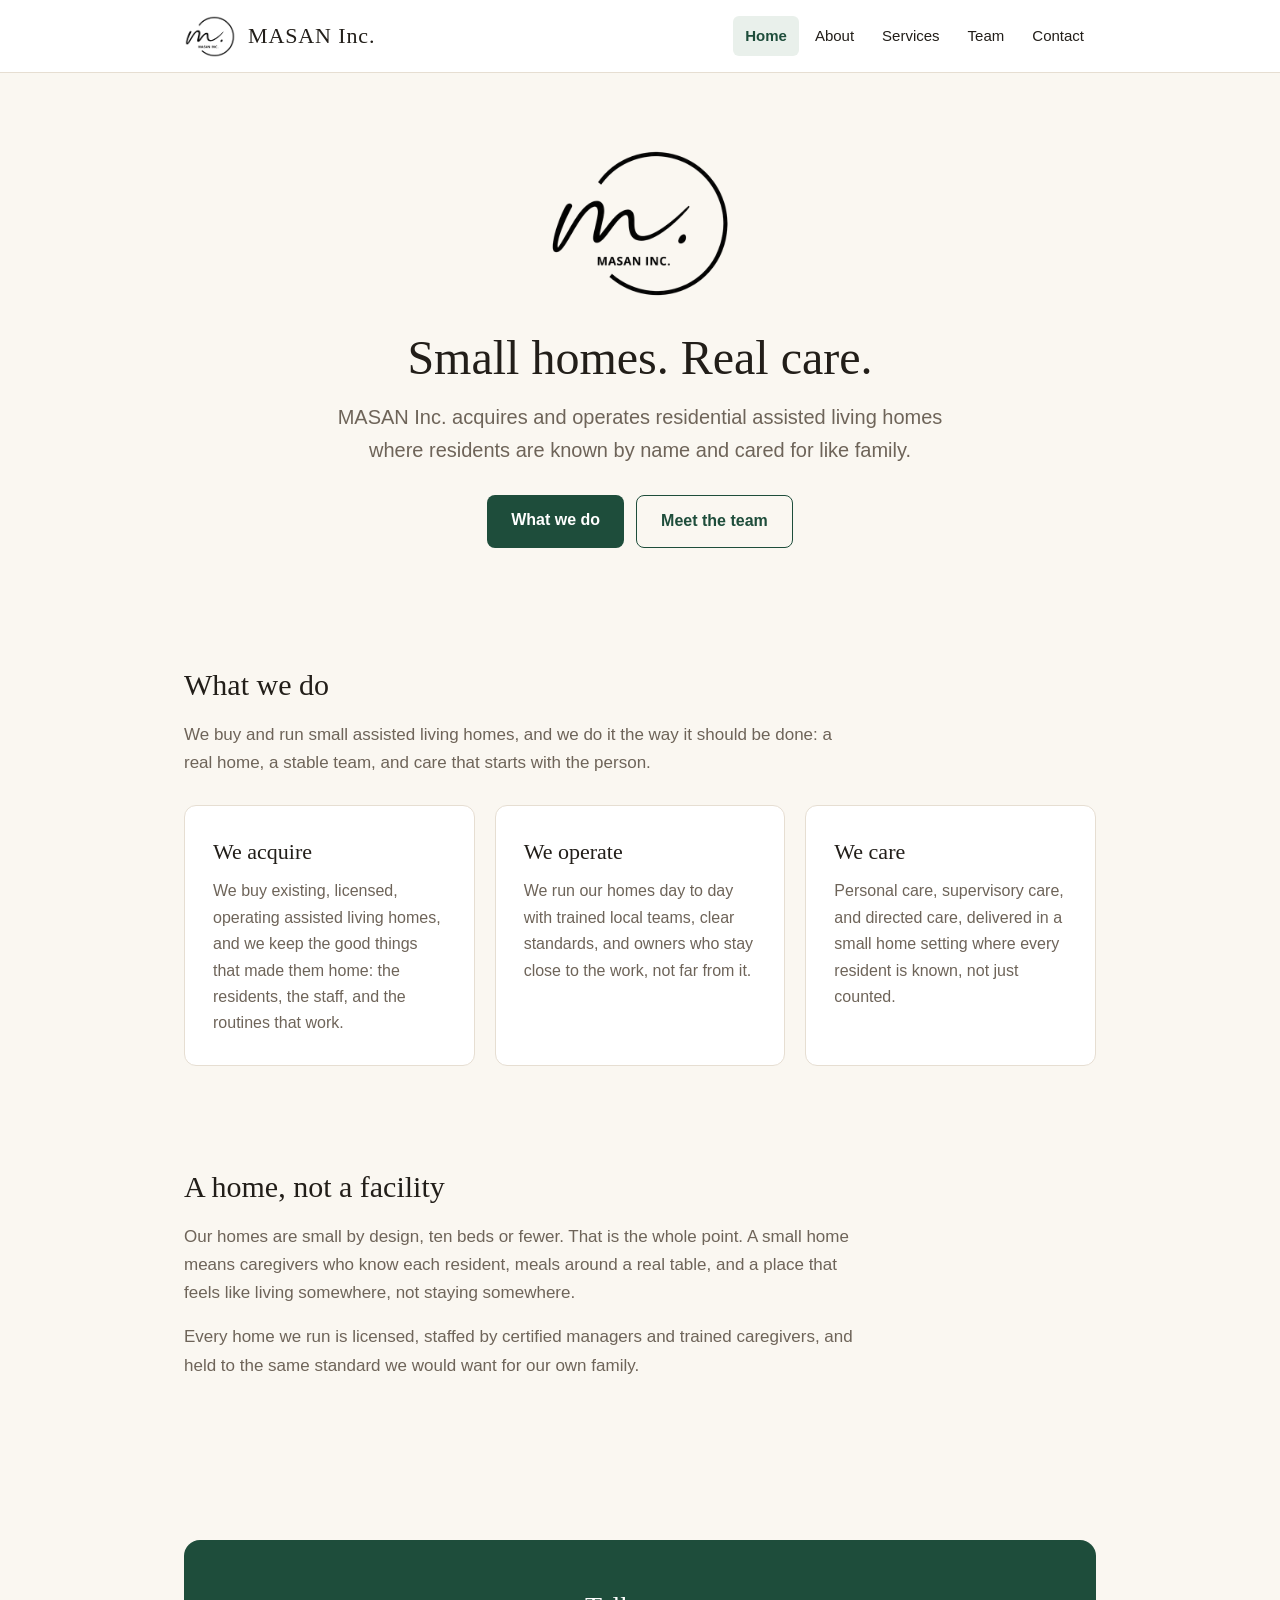
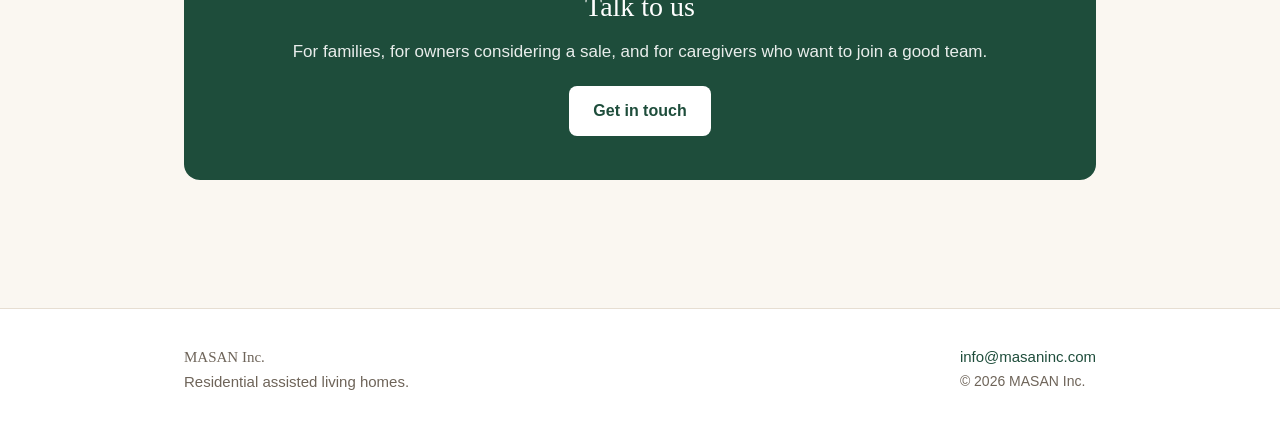
==== index.html @ 0355fd5c "MASAN Inc. company website: Home, About, Services, Team, Contact" ====
<!DOCTYPE html>
<html lang="en">
<head>
<meta charset="UTF-8">
<meta name="viewport" content="width=device-width, initial-scale=1.0">
<title>MASAN Inc. | Residential Assisted Living Homes</title>
<meta name="description" content="MASAN Inc. acquires and operates small residential assisted living homes where residents are known by name and cared for like family.">
<link rel="stylesheet" href="/styles.css">
</head>
<body>
<header class="site-header">
  <div class="wrap header-inner">
    <a class="brand" href="/" aria-label="MASAN Inc. home">
      <span class="brand-logo"></span>
      <span class="brand-name">MASAN Inc.</span>
    </a>
    <nav class="site-nav">
      <a href="/" class="active">Home</a>
      <a href="/about/">About</a>
      <a href="/services/">Services</a>
      <a href="/team/">Team</a>
      <a href="/contact/">Contact</a>
    </nav>
  </div>
</header>

<main>
  <section class="hero">
    <div class="wrap hero-inner">
      <div class="hero-logo"></div>
      <h1>Small homes. Real care.</h1>
      <p class="lede">MASAN Inc. acquires and operates residential assisted living homes where residents are known by name and cared for like family.</p>
      <p class="hero-cta">
        <a class="btn" href="/services/">What we do</a>
        <a class="btn btn-ghost" href="/team/">Meet the team</a>
      </p>
    </div>
  </section>

  <section class="section">
    <div class="wrap">
      <h2>What we do</h2>
      <p>We buy and run small assisted living homes, and we do it the way it should be done: a real home, a stable team, and care that starts with the person.</p>
      <div class="cards">
        <div class="card">
          <h3>We acquire</h3>
          <p>We buy existing, licensed, operating assisted living homes, and we keep the good things that made them home: the residents, the staff, and the routines that work.</p>
        </div>
        <div class="card">
          <h3>We operate</h3>
          <p>We run our homes day to day with trained local teams, clear standards, and owners who stay close to the work, not far from it.</p>
        </div>
        <div class="card">
          <h3>We care</h3>
          <p>Personal care, supervisory care, and directed care, delivered in a small home setting where every resident is known, not just counted.</p>
        </div>
      </div>
    </div>
  </section>

  <section class="section">
    <div class="wrap">
      <h2>A home, not a facility</h2>
      <p>Our homes are small by design, ten beds or fewer. That is the whole point. A small home means caregivers who know each resident, meals around a real table, and a place that feels like living somewhere, not staying somewhere.</p>
      <p>Every home we run is licensed, staffed by certified managers and trained caregivers, and held to the same standard we would want for our own family.</p>
    </div>
  </section>

  <section class="section">
    <div class="wrap">
      <div class="cta-band">
        <h2>Talk to us</h2>
        <p>For families, for owners considering a sale, and for caregivers who want to join a good team.</p>
        <a class="btn" href="/contact/">Get in touch</a>
      </div>
    </div>
  </section>
</main>

<footer class="site-footer">
  <div class="wrap footer-inner">
    <div>
      <p class="footer-brand">MASAN Inc.</p>
      <p>Residential assisted living homes.</p>
    </div>
    <div>
      <p><a href="mailto:info@masaninc.com">info@masaninc.com</a></p>
      <p class="muted">&copy; 2026 MASAN Inc.</p>
    </div>
  </div>
</footer>
</body>
</html>
---- styles.css ----
:root {
  --bg: #FAF7F1;
  --surface: #FFFFFF;
  --ink: #221E19;
  --muted: #6E6459;
  --accent: #1E4D3B;
  --accent-dark: #143627;
  --accent-soft: #E9F0EB;
  --line: #E6DED2;
  --serif: Georgia, 'Times New Roman', serif;
  --sans: -apple-system, BlinkMacSystemFont, 'Segoe UI', Roboto, Helvetica, Arial, sans-serif;
}

* { box-sizing: border-box; margin: 0; padding: 0; }

body {
  font-family: var(--sans);
  background: var(--bg);
  color: var(--ink);
  line-height: 1.65;
  font-size: 17px;
}

a { color: var(--accent); text-decoration: none; }
a:hover { text-decoration: underline; }

.wrap { max-width: 960px; margin: 0 auto; padding: 0 24px; }

/* Header */
.site-header {
  background: var(--surface);
  border-bottom: 1px solid var(--line);
  position: sticky;
  top: 0;
  z-index: 10;
}
.header-inner {
  display: flex;
  align-items: center;
  justify-content: space-between;
  min-height: 72px;
  gap: 16px;
  flex-wrap: wrap;
  padding-top: 8px;
  padding-bottom: 8px;
}
.brand { display: flex; align-items: center; gap: 12px; color: var(--ink); }
.brand:hover { text-decoration: none; }
.brand-logo {
  display: inline-block;
  width: 52px;
  height: 43px;
  background-image: url("[data-uri]");
  background-size: contain;
  background-repeat: no-repeat;
  background-position: center;
  flex-shrink: 0;
}
.brand-name { font-family: var(--serif); font-size: 22px; letter-spacing: 0.04em; }
.site-nav { display: flex; gap: 4px; flex-wrap: wrap; }
.site-nav a {
  color: var(--ink);
  padding: 8px 12px;
  border-radius: 6px;
  font-size: 15px;
}
.site-nav a:hover { background: var(--accent-soft); text-decoration: none; }
.site-nav a.active { background: var(--accent-soft); color: var(--accent); font-weight: 600; }

/* Hero */
.hero { text-align: center; padding: 72px 0 64px; }
.hero-logo {
  width: 190px;
  height: 157px;
  margin: 0 auto 28px;
  background-image: url("[data-uri]");
  background-size: contain;
  background-repeat: no-repeat;
  background-position: center;
}
.hero h1 {
  font-family: var(--serif);
  font-size: 48px;
  line-height: 1.15;
  font-weight: 400;
  margin-bottom: 16px;
}
.lede { font-size: 20px; color: var(--muted); max-width: 640px; margin: 0 auto 28px; }
.hero-cta { display: flex; gap: 12px; justify-content: center; flex-wrap: wrap; }

.btn {
  display: inline-block;
  background: var(--accent);
  color: #fff;
  padding: 12px 24px;
  border-radius: 8px;
  font-weight: 600;
  font-size: 16px;
}
.btn:hover { background: var(--accent-dark); text-decoration: none; }
.btn-ghost {
  background: transparent;
  color: var(--accent);
  border: 1.5px solid var(--accent);
}
.btn-ghost:hover { background: var(--accent-soft); }

/* Sections */
.section { padding: 48px 0; }
.section h2 {
  font-family: var(--serif);
  font-size: 30px;
  font-weight: 400;
  margin-bottom: 12px;
}
.section > .wrap > p { color: var(--muted); max-width: 680px; margin-bottom: 16px; }

.page-head { padding: 56px 0 8px; }
.page-head h1 { font-family: var(--serif); font-size: 40px; font-weight: 400; margin-bottom: 12px; }
.page-head p { font-size: 19px; color: var(--muted); max-width: 680px; }

/* Cards */
.cards {
  display: grid;
  grid-template-columns: repeat(auto-fit, minmax(260px, 1fr));
  gap: 20px;
  margin-top: 28px;
}
.card {
  background: var(--surface);
  border: 1px solid var(--line);
  border-radius: 12px;
  padding: 28px;
}
.card h3 { font-family: var(--serif); font-size: 22px; font-weight: 400; margin-bottom: 8px; }
.card p { color: var(--muted); font-size: 16px; }

/* Approach / belief list */
.beliefs { list-style: none; margin-top: 8px; }
.beliefs li {
  background: var(--surface);
  border: 1px solid var(--line);
  border-radius: 12px;
  padding: 20px 24px;
  margin-bottom: 12px;
}
.beliefs li strong { font-family: var(--serif); font-size: 19px; font-weight: 400; display: block; margin-bottom: 4px; }
.beliefs li p { color: var(--muted); font-size: 16px; }

/* Team */
.team-grid {
  display: grid;
  grid-template-columns: repeat(auto-fit, minmax(280px, 1fr));
  gap: 20px;
  margin-top: 28px;
}
.team-card {
  background: var(--surface);
  border: 1px solid var(--line);
  border-radius: 12px;
  padding: 28px;
}
.avatar {
  width: 64px;
  height: 64px;
  border-radius: 50%;
  background: var(--accent);
  color: #fff;
  display: flex;
  align-items: center;
  justify-content: center;
  font-family: var(--serif);
  font-size: 22px;
  margin-bottom: 16px;
}
.team-card h3 { font-family: var(--serif); font-size: 21px; font-weight: 400; }
.team-card .role { color: var(--accent); font-weight: 600; font-size: 15px; margin: 4px 0 10px; }
.team-card p { color: var(--muted); font-size: 16px; }

/* CTA band */
.cta-band {
  background: var(--accent);
  color: #fff;
  border-radius: 16px;
  padding: 44px 32px;
  text-align: center;
  margin: 48px 0;
}
.cta-band h2 { font-family: var(--serif); font-size: 28px; font-weight: 400; margin-bottom: 8px; }
.cta-band p { opacity: 0.9; margin-bottom: 20px; }
.cta-band .btn { background: #fff; color: var(--accent); }
.cta-band .btn:hover { background: var(--accent-soft); }

/* Contact */
.contact-box {
  background: var(--surface);
  border: 1px solid var(--line);
  border-radius: 12px;
  padding: 32px;
  margin-top: 28px;
  text-align: center;
}
.contact-box .email { font-family: var(--serif); font-size: 26px; }
.contact-box p { color: var(--muted); margin-top: 8px; }

/* Footer */
.site-footer {
  border-top: 1px solid var(--line);
  padding: 36px 0;
  margin-top: 32px;
  background: var(--surface);
}
.footer-inner {
  display: flex;
  justify-content: space-between;
  gap: 24px;
  flex-wrap: wrap;
}
.footer-brand { font-family: var(--serif); font-size: 20px; }
.site-footer p { color: var(--muted); font-size: 15px; }
.site-footer .muted { font-size: 14px; }

@media (max-width: 640px) {
  .hero h1 { font-size: 36px; }
  .hero { padding: 48px 0; }
  .page-head h1 { font-size: 32px; }
  .header-inner { justify-content: center; text-align: center; }
}
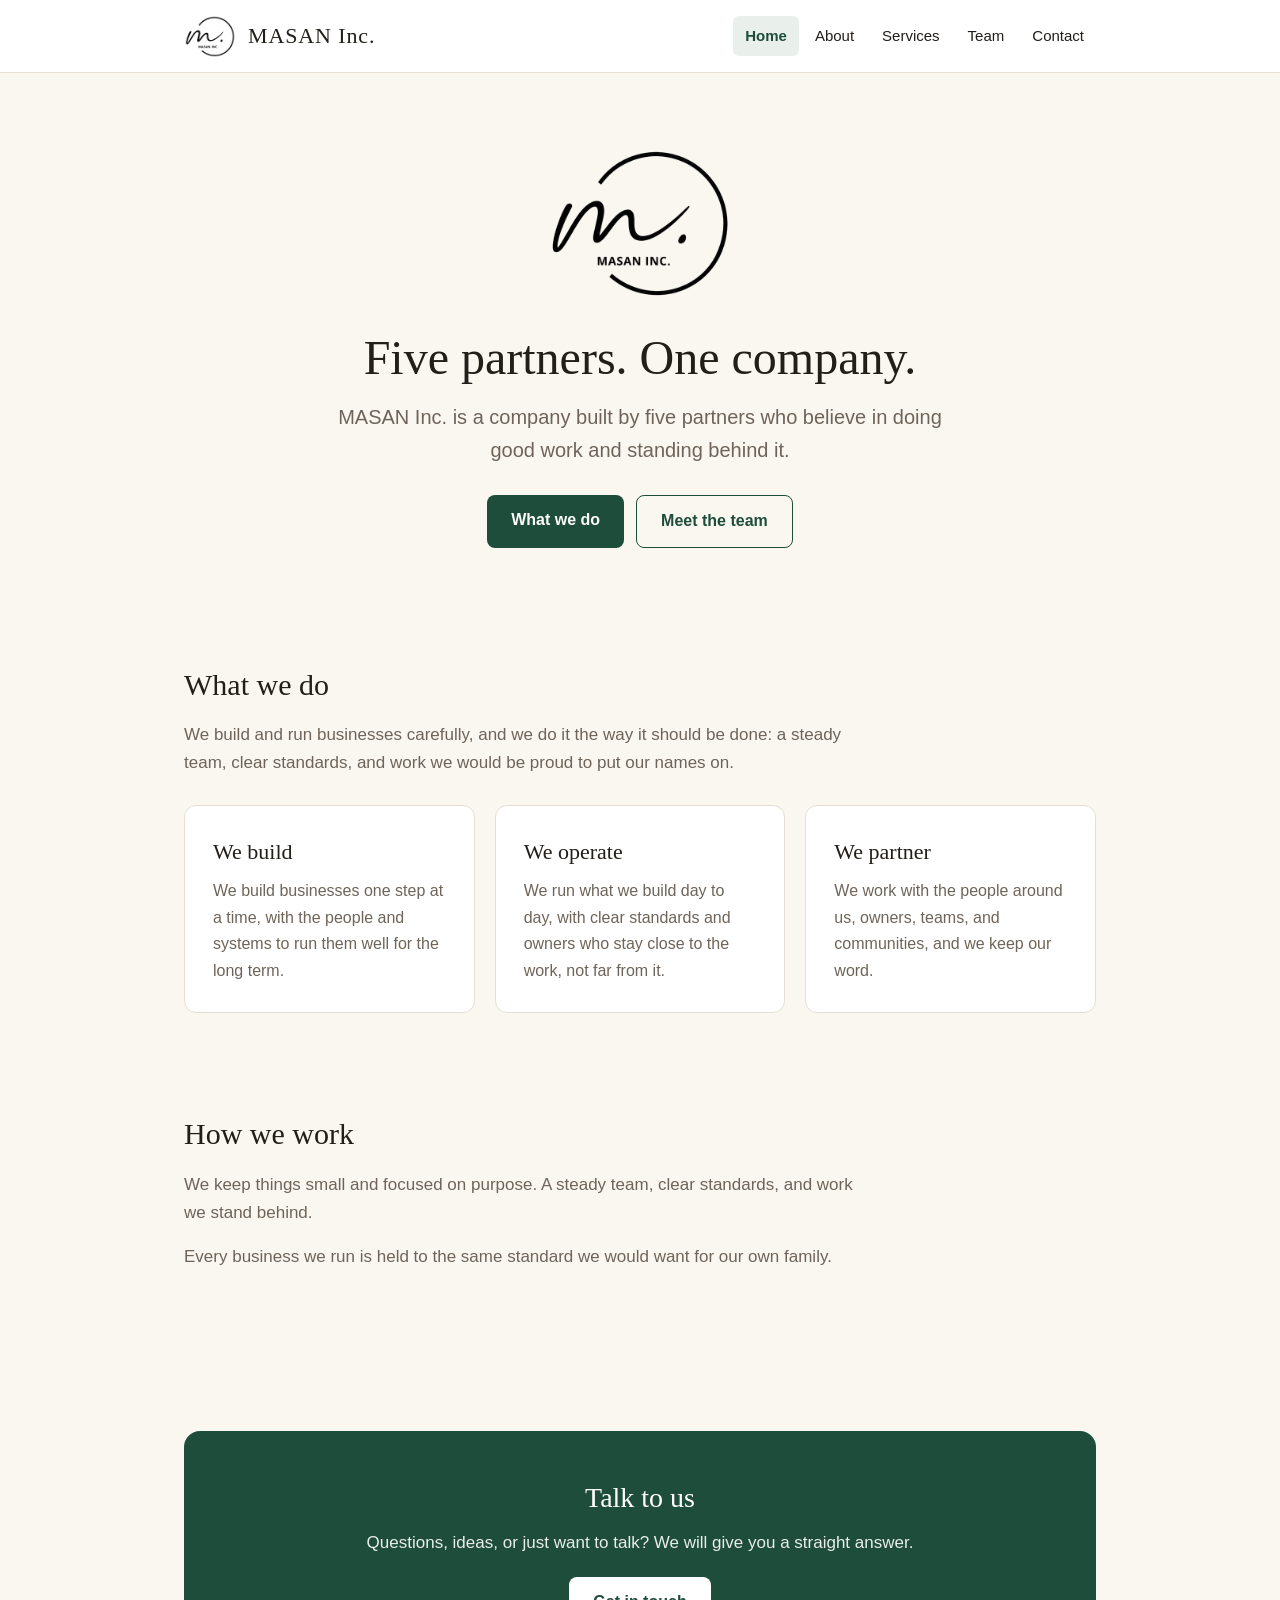
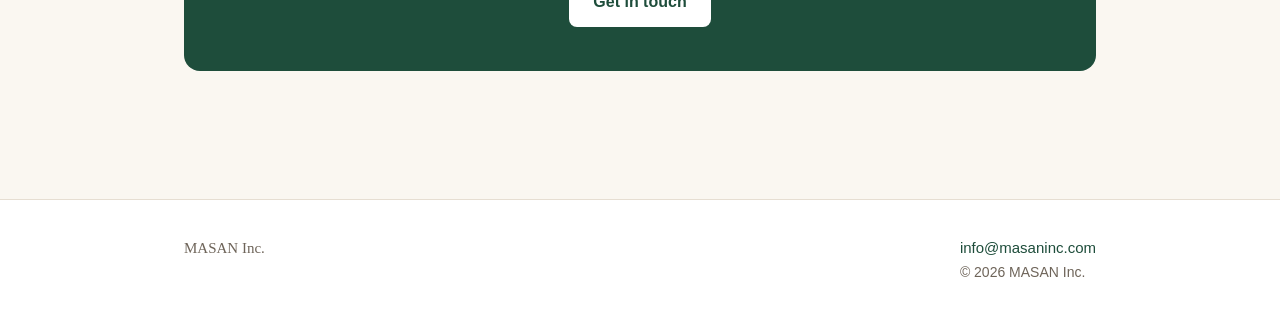
==== commit 92d02be2: "Make the site generic: remove all residential assisted living mentions" ====
--- a/index.html
+++ b/index.html
@@ -3,8 +3,8 @@
 <head>
 <meta charset="UTF-8">
 <meta name="viewport" content="width=device-width, initial-scale=1.0">
-<title>MASAN Inc. | Residential Assisted Living Homes</title>
-<meta name="description" content="MASAN Inc. acquires and operates small residential assisted living homes where residents are known by name and cared for like family.">
+<title>MASAN Inc.</title>
+<meta name="description" content="MASAN Inc. is a company built by five partners, focused on doing good work and standing behind it.">
 <link rel="stylesheet" href="/styles.css">
 </head>
 <body>
@@ -28,8 +28,8 @@
   <section class="hero">
     <div class="wrap hero-inner">
       <div class="hero-logo"></div>
-      <h1>Small homes. Real care.</h1>
-      <p class="lede">MASAN Inc. acquires and operates residential assisted living homes where residents are known by name and cared for like family.</p>
+      <h1>Five partners. One company.</h1>
+      <p class="lede">MASAN Inc. is a company built by five partners who believe in doing good work and standing behind it.</p>
       <p class="hero-cta">
         <a class="btn" href="/services/">What we do</a>
         <a class="btn btn-ghost" href="/team/">Meet the team</a>
@@ -40,19 +40,19 @@
   <section class="section">
     <div class="wrap">
       <h2>What we do</h2>
-      <p>We buy and run small assisted living homes, and we do it the way it should be done: a real home, a stable team, and care that starts with the person.</p>
+      <p>We build and run businesses carefully, and we do it the way it should be done: a steady team, clear standards, and work we would be proud to put our names on.</p>
       <div class="cards">
         <div class="card">
-          <h3>We acquire</h3>
-          <p>We buy existing, licensed, operating assisted living homes, and we keep the good things that made them home: the residents, the staff, and the routines that work.</p>
+          <h3>We build</h3>
+          <p>We build businesses one step at a time, with the people and systems to run them well for the long term.</p>
         </div>
         <div class="card">
           <h3>We operate</h3>
-          <p>We run our homes day to day with trained local teams, clear standards, and owners who stay close to the work, not far from it.</p>
+          <p>We run what we build day to day, with clear standards and owners who stay close to the work, not far from it.</p>
         </div>
         <div class="card">
-          <h3>We care</h3>
-          <p>Personal care, supervisory care, and directed care, delivered in a small home setting where every resident is known, not just counted.</p>
+          <h3>We partner</h3>
+          <p>We work with the people around us, owners, teams, and communities, and we keep our word.</p>
         </div>
       </div>
     </div>
@@ -60,9 +60,9 @@
 
   <section class="section">
     <div class="wrap">
-      <h2>A home, not a facility</h2>
-      <p>Our homes are small by design, ten beds or fewer. That is the whole point. A small home means caregivers who know each resident, meals around a real table, and a place that feels like living somewhere, not staying somewhere.</p>
-      <p>Every home we run is licensed, staffed by certified managers and trained caregivers, and held to the same standard we would want for our own family.</p>
+      <h2>How we work</h2>
+      <p>We keep things small and focused on purpose. A steady team, clear standards, and work we stand behind.</p>
+      <p>Every business we run is held to the same standard we would want for our own family.</p>
     </div>
   </section>
 
@@ -70,7 +70,7 @@
     <div class="wrap">
       <div class="cta-band">
         <h2>Talk to us</h2>
-        <p>For families, for owners considering a sale, and for caregivers who want to join a good team.</p>
+        <p>Questions, ideas, or just want to talk? We will give you a straight answer.</p>
         <a class="btn" href="/contact/">Get in touch</a>
       </div>
     </div>
@@ -81,7 +81,6 @@
   <div class="wrap footer-inner">
     <div>
       <p class="footer-brand">MASAN Inc.</p>
-      <p>Residential assisted living homes.</p>
     </div>
     <div>
       <p><a href="mailto:info@masaninc.com">info@masaninc.com</a></p>
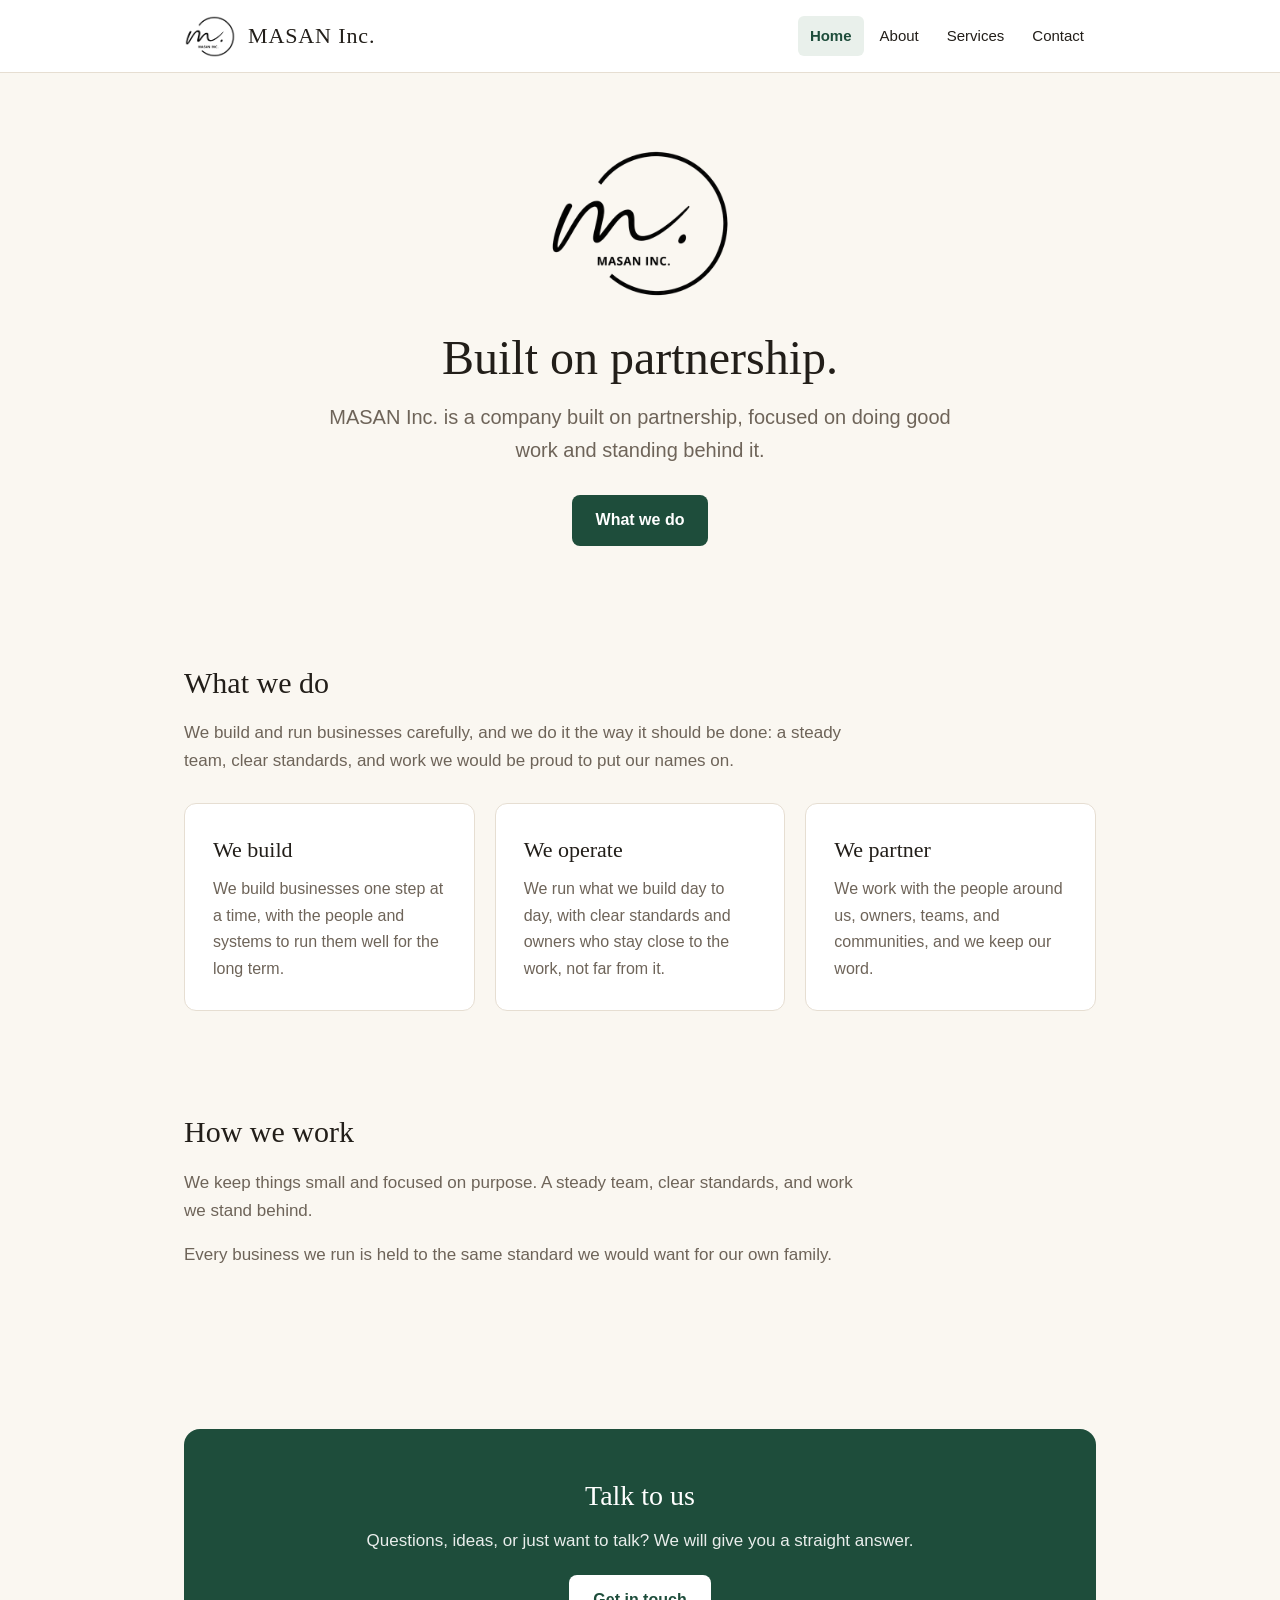
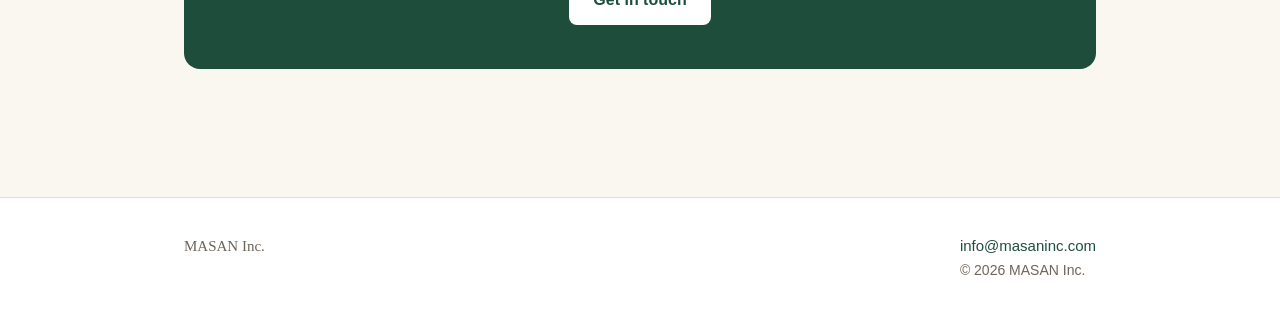
==== commit 50d2135f: "Remove the team page and all mentions of five partners" ====
--- a/index.html
+++ b/index.html
@@ -4,7 +4,7 @@
 <meta charset="UTF-8">
 <meta name="viewport" content="width=device-width, initial-scale=1.0">
 <title>MASAN Inc.</title>
-<meta name="description" content="MASAN Inc. is a company built by five partners, focused on doing good work and standing behind it.">
+<meta name="description" content="MASAN Inc. is a company focused on doing good work and standing behind it.">
 <link rel="stylesheet" href="/styles.css">
 </head>
 <body>
@@ -18,7 +18,6 @@
       <a href="/" class="active">Home</a>
       <a href="/about/">About</a>
       <a href="/services/">Services</a>
-      <a href="/team/">Team</a>
       <a href="/contact/">Contact</a>
     </nav>
   </div>
@@ -28,11 +27,10 @@
   <section class="hero">
     <div class="wrap hero-inner">
       <div class="hero-logo"></div>
-      <h1>Five partners. One company.</h1>
-      <p class="lede">MASAN Inc. is a company built by five partners who believe in doing good work and standing behind it.</p>
+      <h1>Built on partnership.</h1>
+      <p class="lede">MASAN Inc. is a company built on partnership, focused on doing good work and standing behind it.</p>
       <p class="hero-cta">
         <a class="btn" href="/services/">What we do</a>
-        <a class="btn btn-ghost" href="/team/">Meet the team</a>
       </p>
     </div>
   </section>
